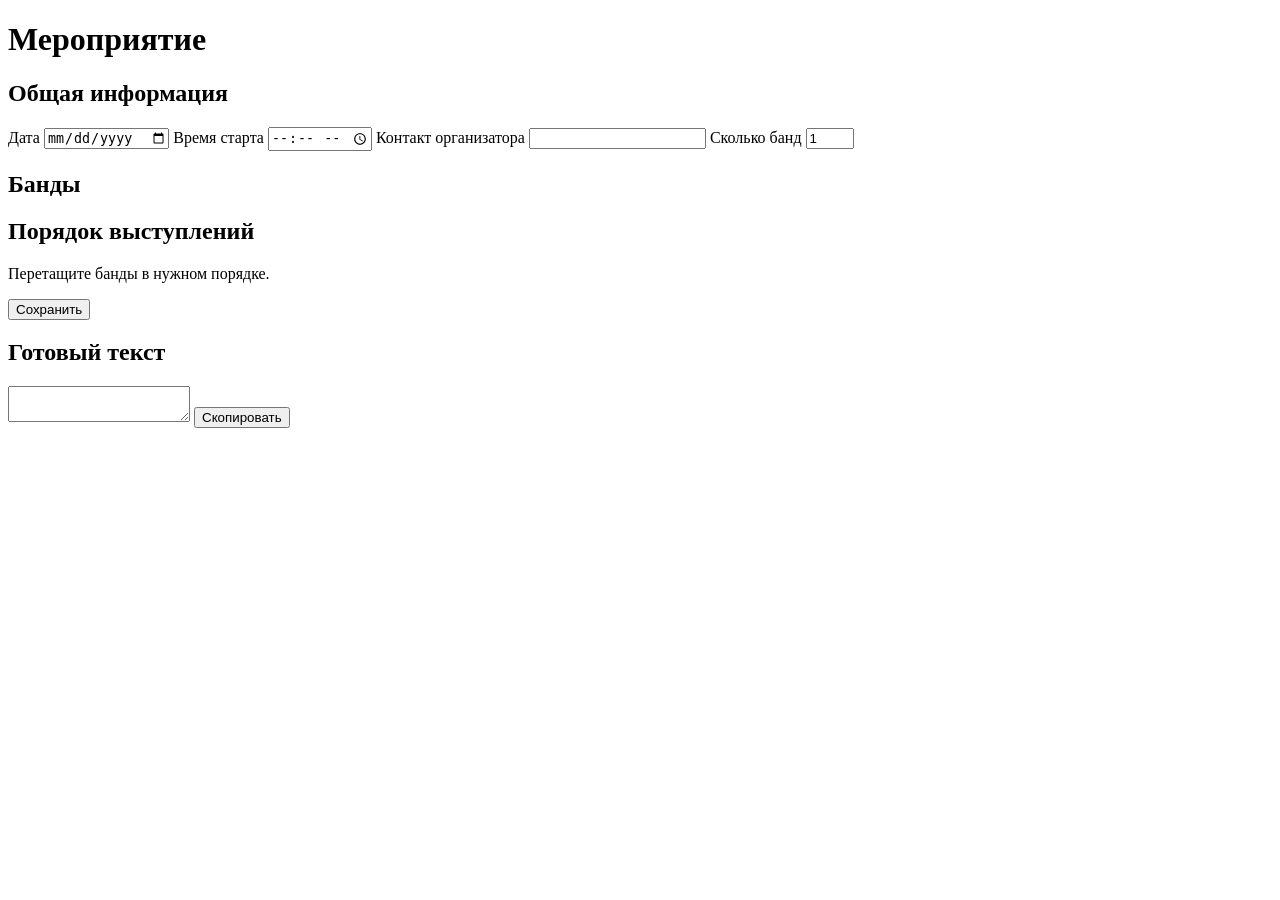
==== index.html @ e387eeb6 "Create index.html" ====
<!DOCTYPE html>
<html lang="ru">
<head>
  <meta charset="UTF-8">
  <meta name="viewport" content="width=device-width, initial-scale=1.0">
  <title>Мероприятие</title>
  <link rel="stylesheet" href="style.css">
</head>

<body>
  <main class="container">
    <h1>Мероприятие</h1>

    <form id="eventForm">
      <section class="section">
        <h2>Общая информация</h2>

        <label>
          Дата
          <input type="date" id="date" required>
        </label>

        <label>
          Время старта
          <input type="time" id="startTime" required>
        </label>

        <label>
          Контакт организатора
          <input type="text" id="organizer" required>
        </label>

        <label>
          Сколько банд
          <input type="number" id="bandCount" min="1" max="50" value="1" required>
        </label>
      </section>

      <section class="section">
        <h2>Банды</h2>
        <div id="bands"></div>
      </section>

      <section class="section">
        <h2>Порядок выступлений</h2>
        <p class="hint">Перетащите банды в нужном порядке.</p>
        <div id="orderList"></div>
      </section>

      <button type="submit" id="saveButton">
        Сохранить
      </button>
    </form>

    <section id="result" class="section hidden">
      <h2>Готовый текст</h2>

      <textarea id="resultText" readonly></textarea>

      <button type="button" id="copyButton">
        Скопировать
      </button>
    </section>

    <div id="status"></div>
  </main>

  <script src="app.js"></script>
</body>
</html>
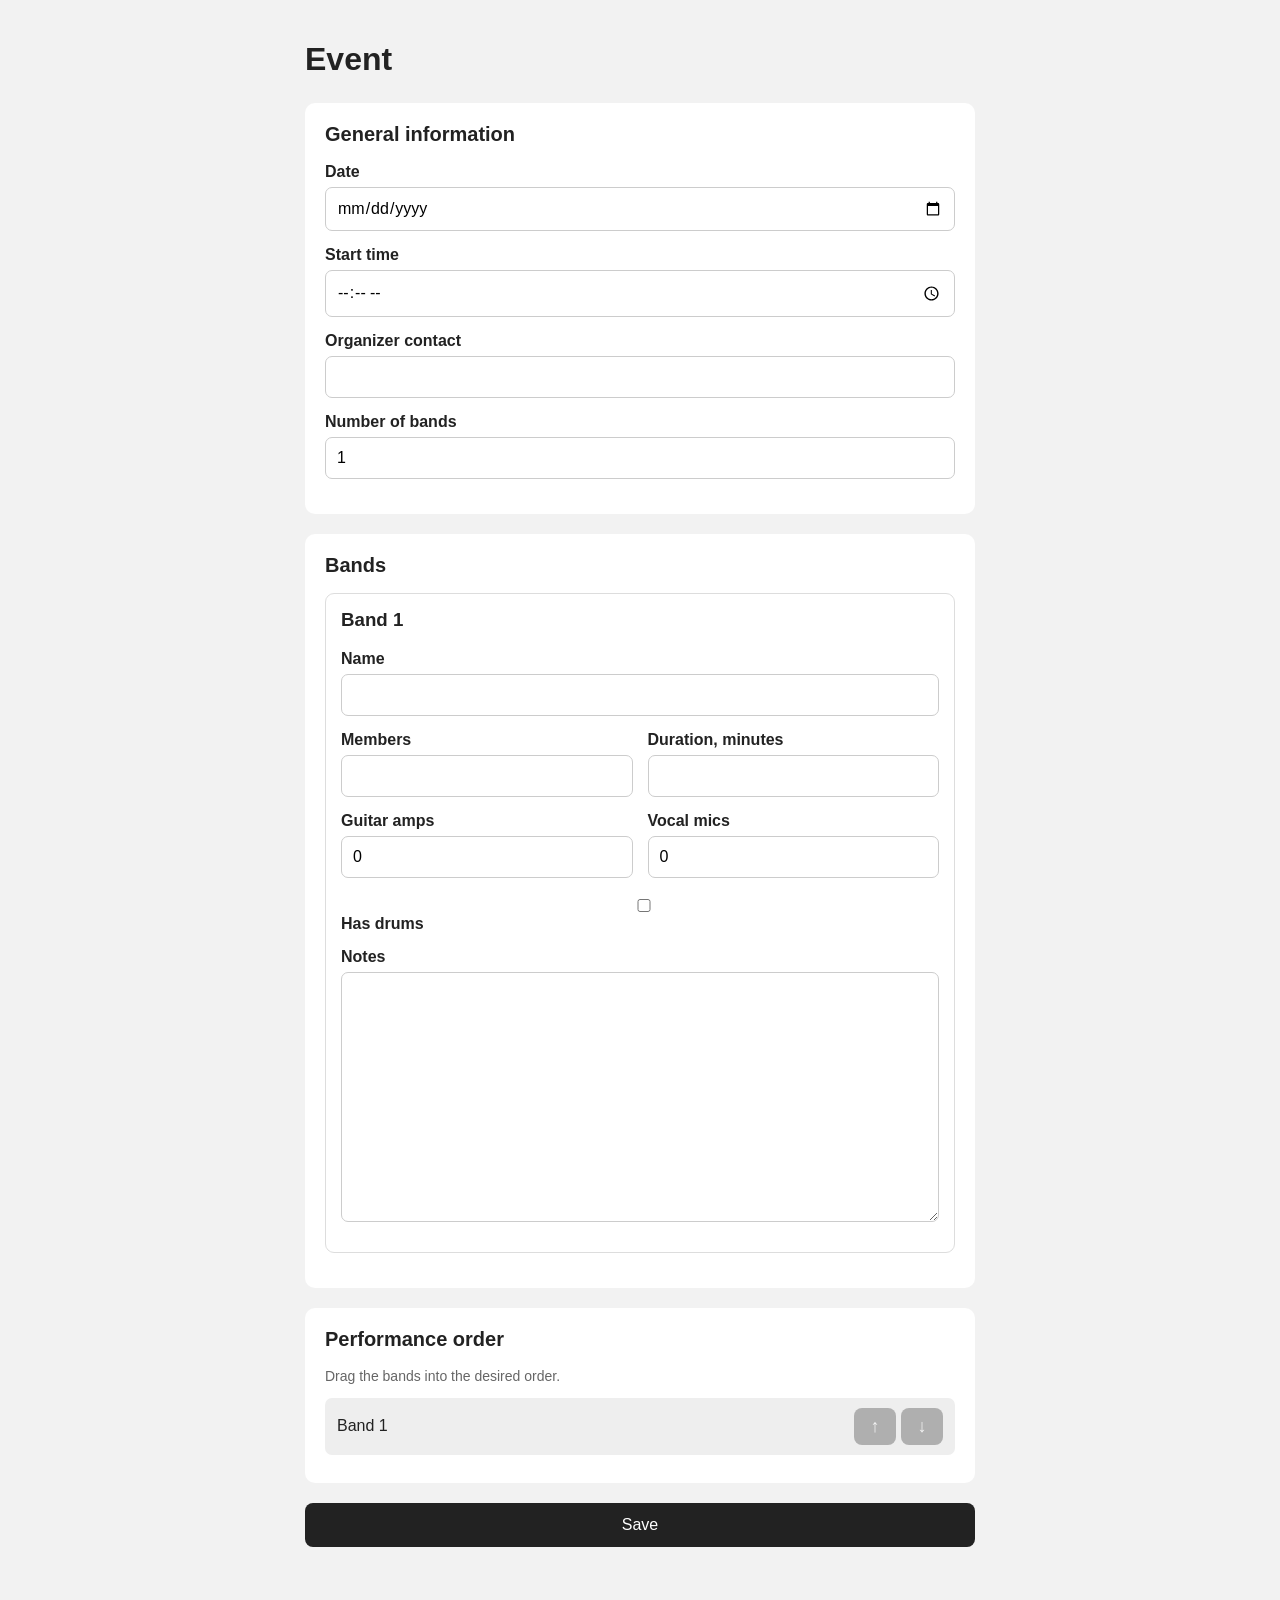
==== commit 8738213c: "English" ====
--- a/index.html
+++ b/index.html
@@ -1,70 +1,82 @@
 <!DOCTYPE html>
-<html lang="ru">
+<html lang="en">
 <head>
-  <meta charset="UTF-8">
-  <meta name="viewport" content="width=device-width, initial-scale=1.0">
-  <title>Мероприятие</title>
-  <link rel="stylesheet" href="style.css">
+	<meta charset="UTF-8">
+	<meta name="viewport" content="width=device-width, initial-scale=1.0">
+	<title>Event</title>
+	<link rel="stylesheet" href="style.css">
 </head>
 
 <body>
-  <main class="container">
-    <h1>Мероприятие</h1>
+	<main class="container">
+		<h1>Event</h1>
 
-    <form id="eventForm">
-      <section class="section">
-        <h2>Общая информация</h2>
+		<form id="eventForm">
+			<!-- ================================================== -->
+			<!-- General information                                -->
+			<!-- ================================================== -->
+			<section class="section">
+				<h2>General information</h2>
 
-        <label>
-          Дата
-          <input type="date" id="date" required>
-        </label>
+				<label>
+					Date
+					<input type="date" id="date" required>
+				</label>
 
-        <label>
-          Время старта
-          <input type="time" id="startTime" required>
-        </label>
+				<label>
+					Start time
+					<input type="time" id="startTime" required>
+				</label>
 
-        <label>
-          Контакт организатора
-          <input type="text" id="organizer" required>
-        </label>
+				<label>
+					Organizer contact
+					<input type="text" id="organizer" required>
+				</label>
 
-        <label>
-          Сколько банд
-          <input type="number" id="bandCount" min="1" max="50" value="1" required>
-        </label>
-      </section>
+				<label>
+					Number of bands
+					<input type="number" id="bandCount" min="1" max="50" value="1" required>
+				</label>
+			</section>
 
-      <section class="section">
-        <h2>Банды</h2>
-        <div id="bands"></div>
-      </section>
+			<!-- ================================================== -->
+			<!-- Bands                                              -->
+			<!-- ================================================== -->
+			<section class="section">
+				<h2>Bands</h2>
+				<div id="bands"></div>
+			</section>
 
-      <section class="section">
-        <h2>Порядок выступлений</h2>
-        <p class="hint">Перетащите банды в нужном порядке.</p>
-        <div id="orderList"></div>
-      </section>
+			<!-- ================================================== -->
+			<!-- Performance order                                  -->
+			<!-- ================================================== -->
+			<section class="section">
+				<h2>Performance order</h2>
+				<p class="hint">Drag the bands into the desired order.</p>
+				<div id="orderList"></div>
+			</section>
 
-      <button type="submit" id="saveButton">
-        Сохранить
-      </button>
-    </form>
+			<button type="submit" id="saveButton">
+				Save
+			</button>
+		</form>
 
-    <section id="result" class="section hidden">
-      <h2>Готовый текст</h2>
+		<!-- ====================================================== -->
+		<!-- Result                                                 -->
+		<!-- ====================================================== -->
+		<section id="result" class="section hidden">
+			<h2>Result text</h2>
 
-      <textarea id="resultText" readonly></textarea>
+			<textarea id="resultText" readonly></textarea>
 
-      <button type="button" id="copyButton">
-        Скопировать
-      </button>
-    </section>
+			<button type="button" id="copyButton">
+				Copy
+			</button>
+		</section>
 
-    <div id="status"></div>
-  </main>
+		<div id="status"></div>
+	</main>
 
-  <script src="app.js"></script>
+	<script src="app.js"></script>
 </body>
 </html>
--- a/style.css
+++ b/style.css
@@ -0,0 +1,158 @@
+* {
+  box-sizing: border-box;
+}
+
+body {
+  margin: 0;
+  font-family: -apple-system, BlinkMacSystemFont, "Segoe UI", sans-serif;
+  background: #f2f2f2;
+  color: #222;
+}
+
+.container {
+  max-width: 700px;
+  margin: 0 auto;
+  padding: 20px 15px 50px;
+}
+
+h1 {
+  margin-bottom: 25px;
+}
+
+h2 {
+  margin-top: 0;
+  font-size: 20px;
+}
+
+.section {
+  background: white;
+  border-radius: 10px;
+  padding: 20px;
+  margin-bottom: 20px;
+}
+
+label {
+  display: block;
+  margin-bottom: 15px;
+  font-weight: 600;
+}
+
+input,
+textarea {
+  display: block;
+  width: 100%;
+  margin-top: 6px;
+  padding: 11px;
+  border: 1px solid #ccc;
+  border-radius: 7px;
+  font-size: 16px;
+  font-family: inherit;
+}
+
+textarea {
+  min-height: 250px;
+  resize: vertical;
+}
+
+.band {
+  border: 1px solid #ddd;
+  border-radius: 9px;
+  padding: 15px;
+  margin-bottom: 15px;
+}
+
+.band h3 {
+  margin-top: 0;
+}
+
+.band-grid {
+  display: grid;
+  grid-template-columns: 1fr 1fr;
+  gap: 0 15px;
+}
+
+.order-item {
+  padding: 14px;
+  margin-bottom: 8px;
+  background: #eee;
+  border-radius: 7px;
+  cursor: grab;
+  user-select: none;
+}
+
+.order-item.dragging {
+  opacity: 0.4;
+}
+
+button {
+  width: 100%;
+  padding: 13px;
+  border: 0;
+  border-radius: 8px;
+  background: #222;
+  color: white;
+  font-size: 16px;
+  cursor: pointer;
+}
+
+button:disabled {
+  opacity: 0.5;
+}
+
+#copyButton {
+  margin-top: 10px;
+}
+
+.hint {
+  color: #666;
+  font-size: 14px;
+}
+
+#status {
+  text-align: center;
+  padding: 10px;
+}
+
+.hidden {
+  display: none;
+}
+
+@media (max-width: 600px) {
+  .band-grid {
+    grid-template-columns: 1fr;
+  }
+
+  .container {
+    padding: 12px 10px 40px;
+  }
+
+  .section {
+    padding: 15px;
+  }
+}
+
+.order-item {
+  display: flex;
+  align-items: center;
+  justify-content: space-between;
+  gap: 10px;
+  padding: 10px 12px;
+  margin-bottom: 8px;
+  background: #eee;
+  border-radius: 7px;
+}
+
+.order-controls {
+  display: flex;
+  gap: 5px;
+}
+
+.order-controls button {
+  width: 42px;
+  padding: 8px;
+  font-size: 18px;
+}
+
+.order-controls button:disabled {
+  opacity: 0.3;
+}
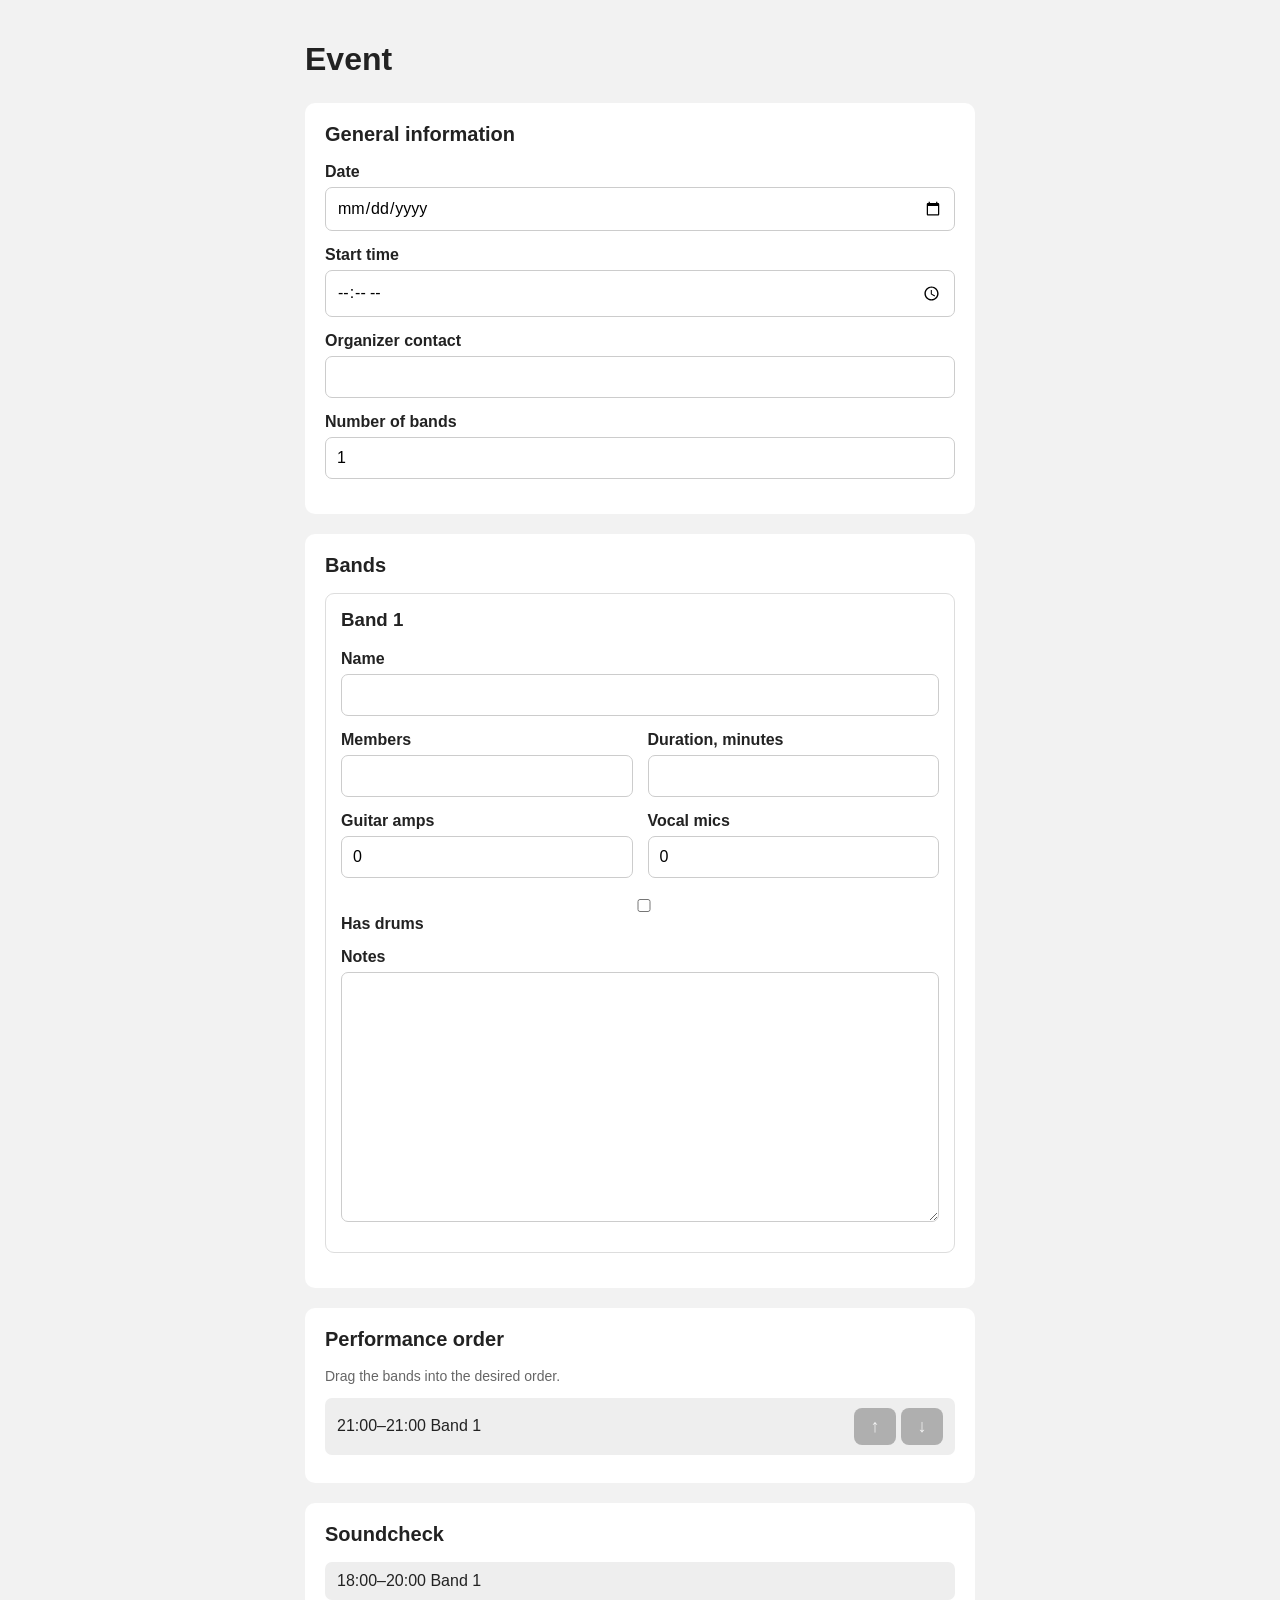
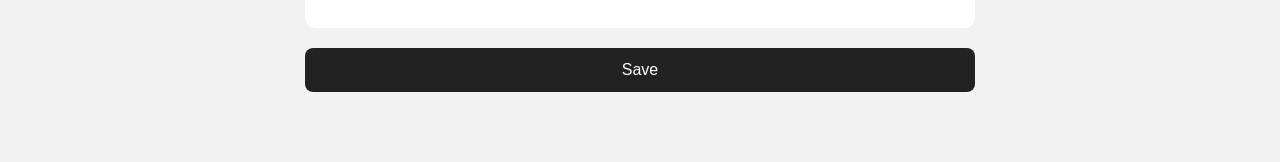
==== commit 03dbdbad: "View" ====
--- a/index.html
+++ b/index.html
@@ -56,6 +56,14 @@
 				<div id="orderList"></div>
 			</section>
 
+			<!-- ================================================== -->
+			<!-- Soundcheck                                         -->
+			<!-- ================================================== -->
+			<section class="section">
+				<h2>Soundcheck</h2>
+				<div id="soundcheckList"></div>
+			</section>
+
 			<button type="submit" id="saveButton">
 				Save
 			</button>
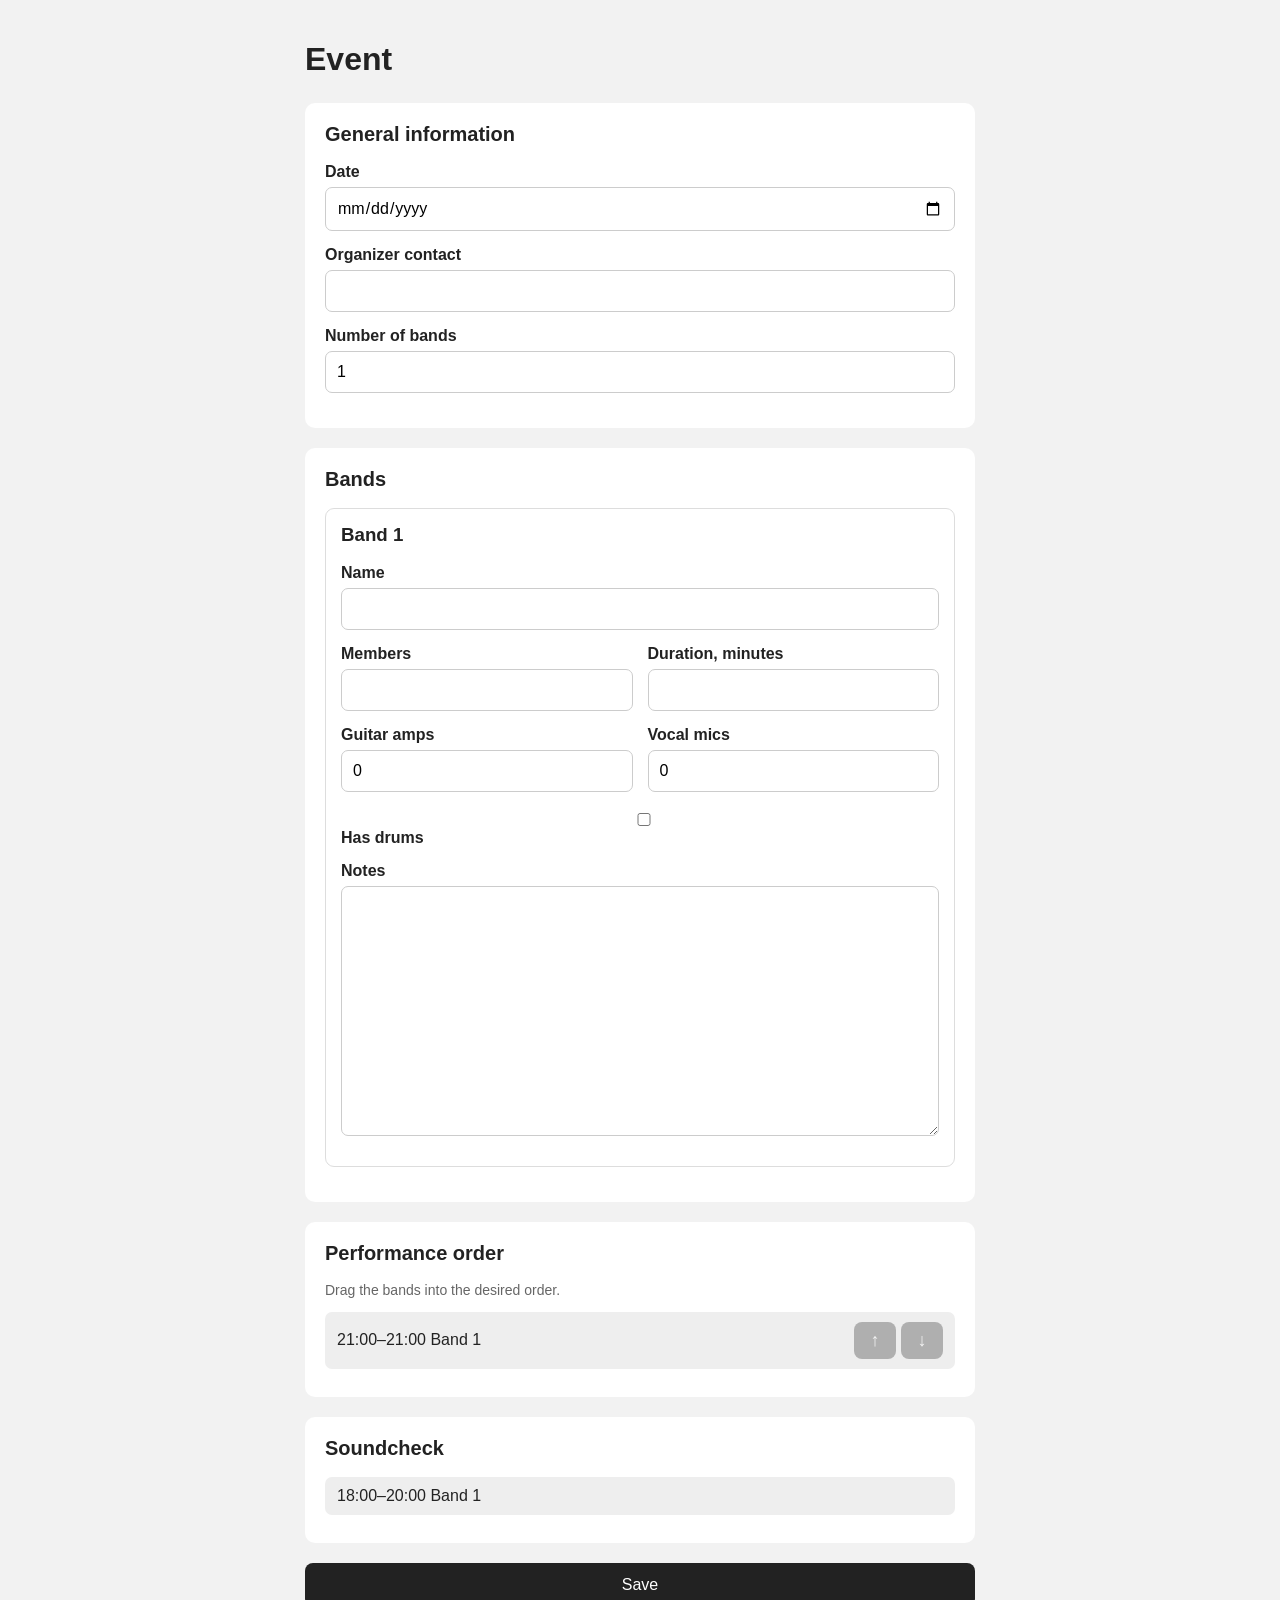
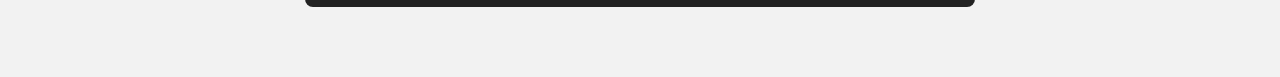
==== commit 0d30ee91: "View up" ====
--- a/index.html
+++ b/index.html
@@ -23,10 +23,6 @@
 					<input type="date" id="date" required>
 				</label>
 
-				<label>
-					Start time
-					<input type="time" id="startTime" required>
-				</label>
 
 				<label>
 					Organizer contact
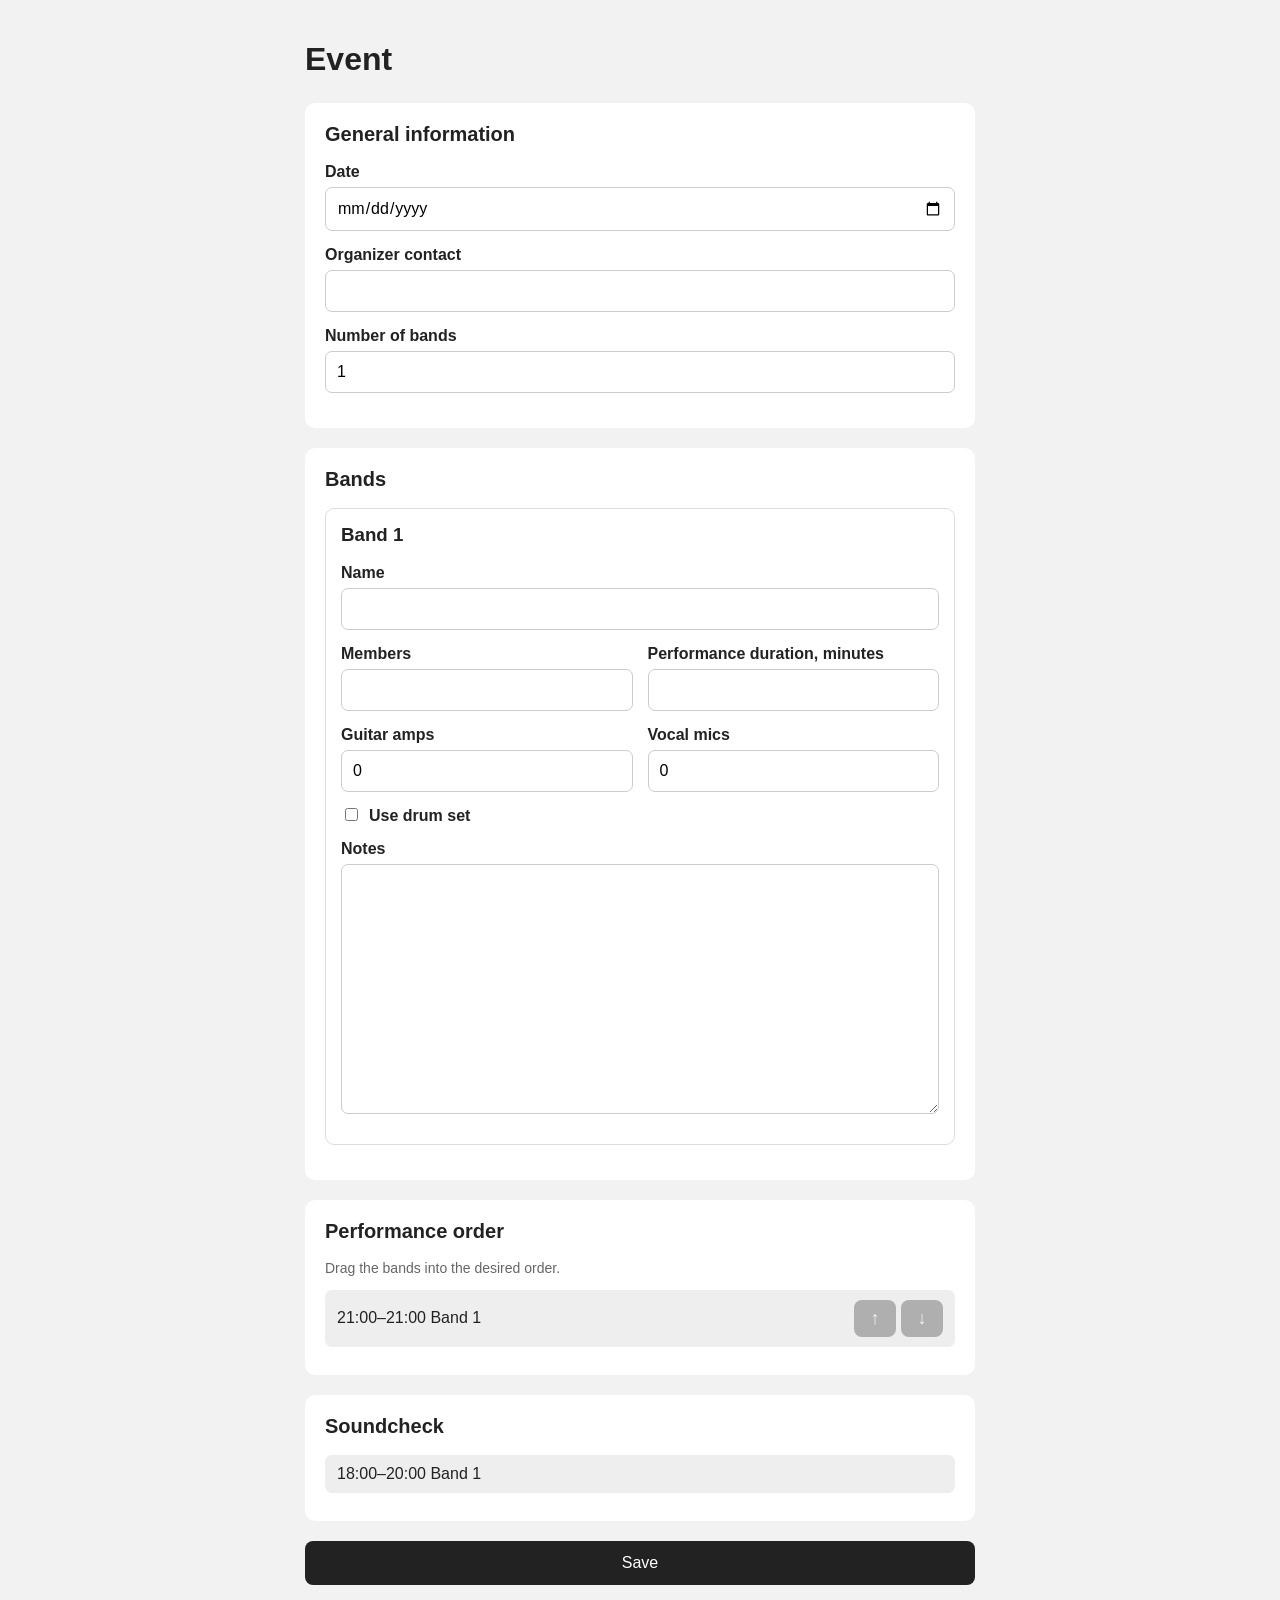
==== commit fe600679: "Remove start time" ====
--- a/index.html
+++ b/index.html
@@ -31,7 +31,7 @@
 
 				<label>
 					Number of bands
-					<input type="number" id="bandCount" min="1" max="50" value="1" required>
+					<input type="number" id="bandCount" min="1" max="6" value="1" required>
 				</label>
 			</section>
 
@@ -81,6 +81,7 @@
 		<div id="status"></div>
 	</main>
 
+	<script src="config.js"></script>
 	<script src="app.js"></script>
 </body>
 </html>
--- a/style.css
+++ b/style.css
@@ -52,6 +52,22 @@
 textarea {
   min-height: 250px;
   resize: vertical;
+}
+
+/* Checkbox labels: keep box and text on one line */
+label.checkbox {
+  display: flex;
+  align-items: center;
+  gap: 8px;
+}
+
+input[type="checkbox"] {
+  display: inline-block;
+  width: auto;
+  margin-top: 0;
+  padding: 0;
+  border: none;
+  accent-color: #222;
 }
 
 .band {
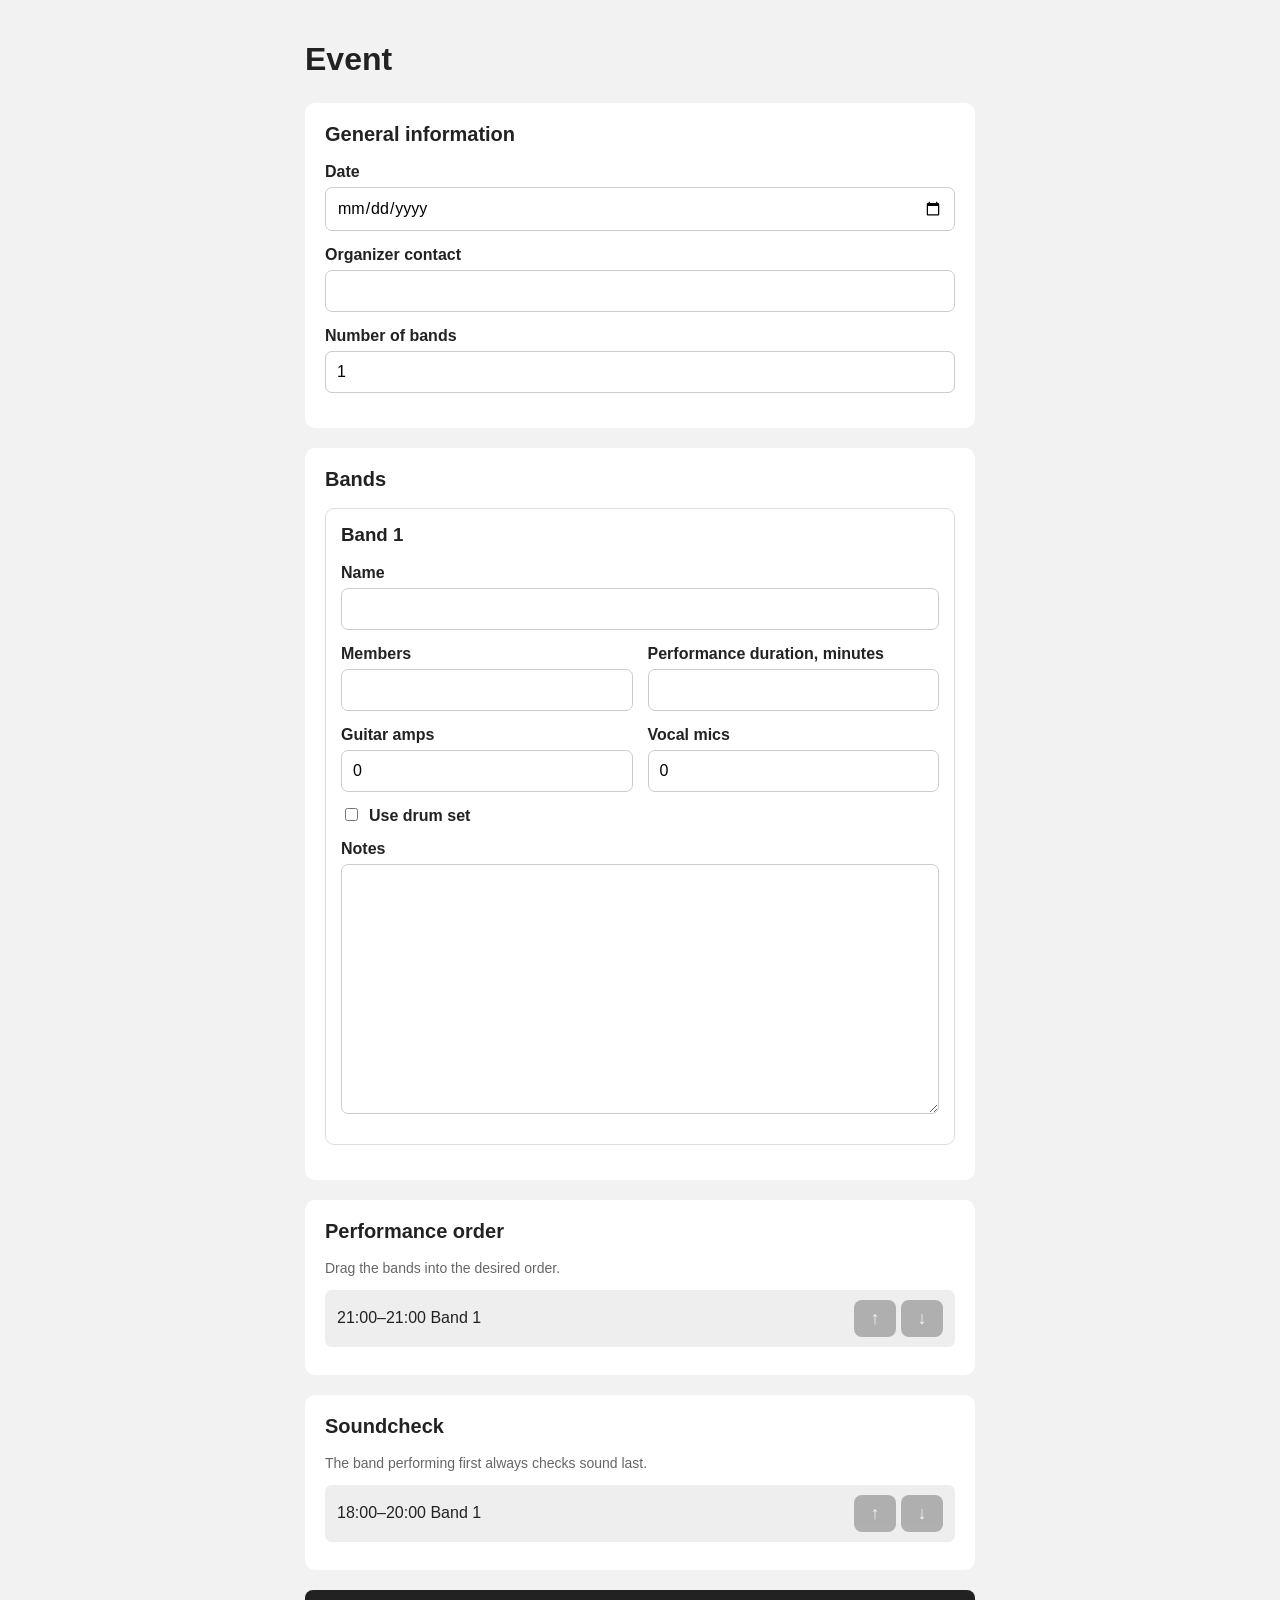
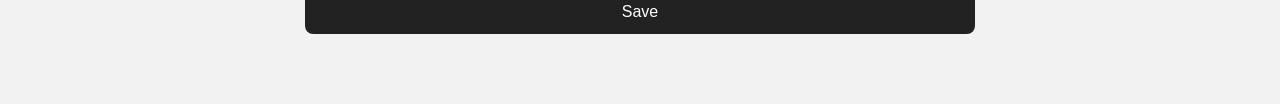
==== commit 7a5faa3b: "Soundcheck order editing" ====
--- a/index.html
+++ b/index.html
@@ -57,6 +57,7 @@
 			<!-- ================================================== -->
 			<section class="section">
 				<h2>Soundcheck</h2>
+				<p class="hint">The band performing first always checks sound last.</p>
 				<div id="soundcheckList"></div>
 			</section>
 
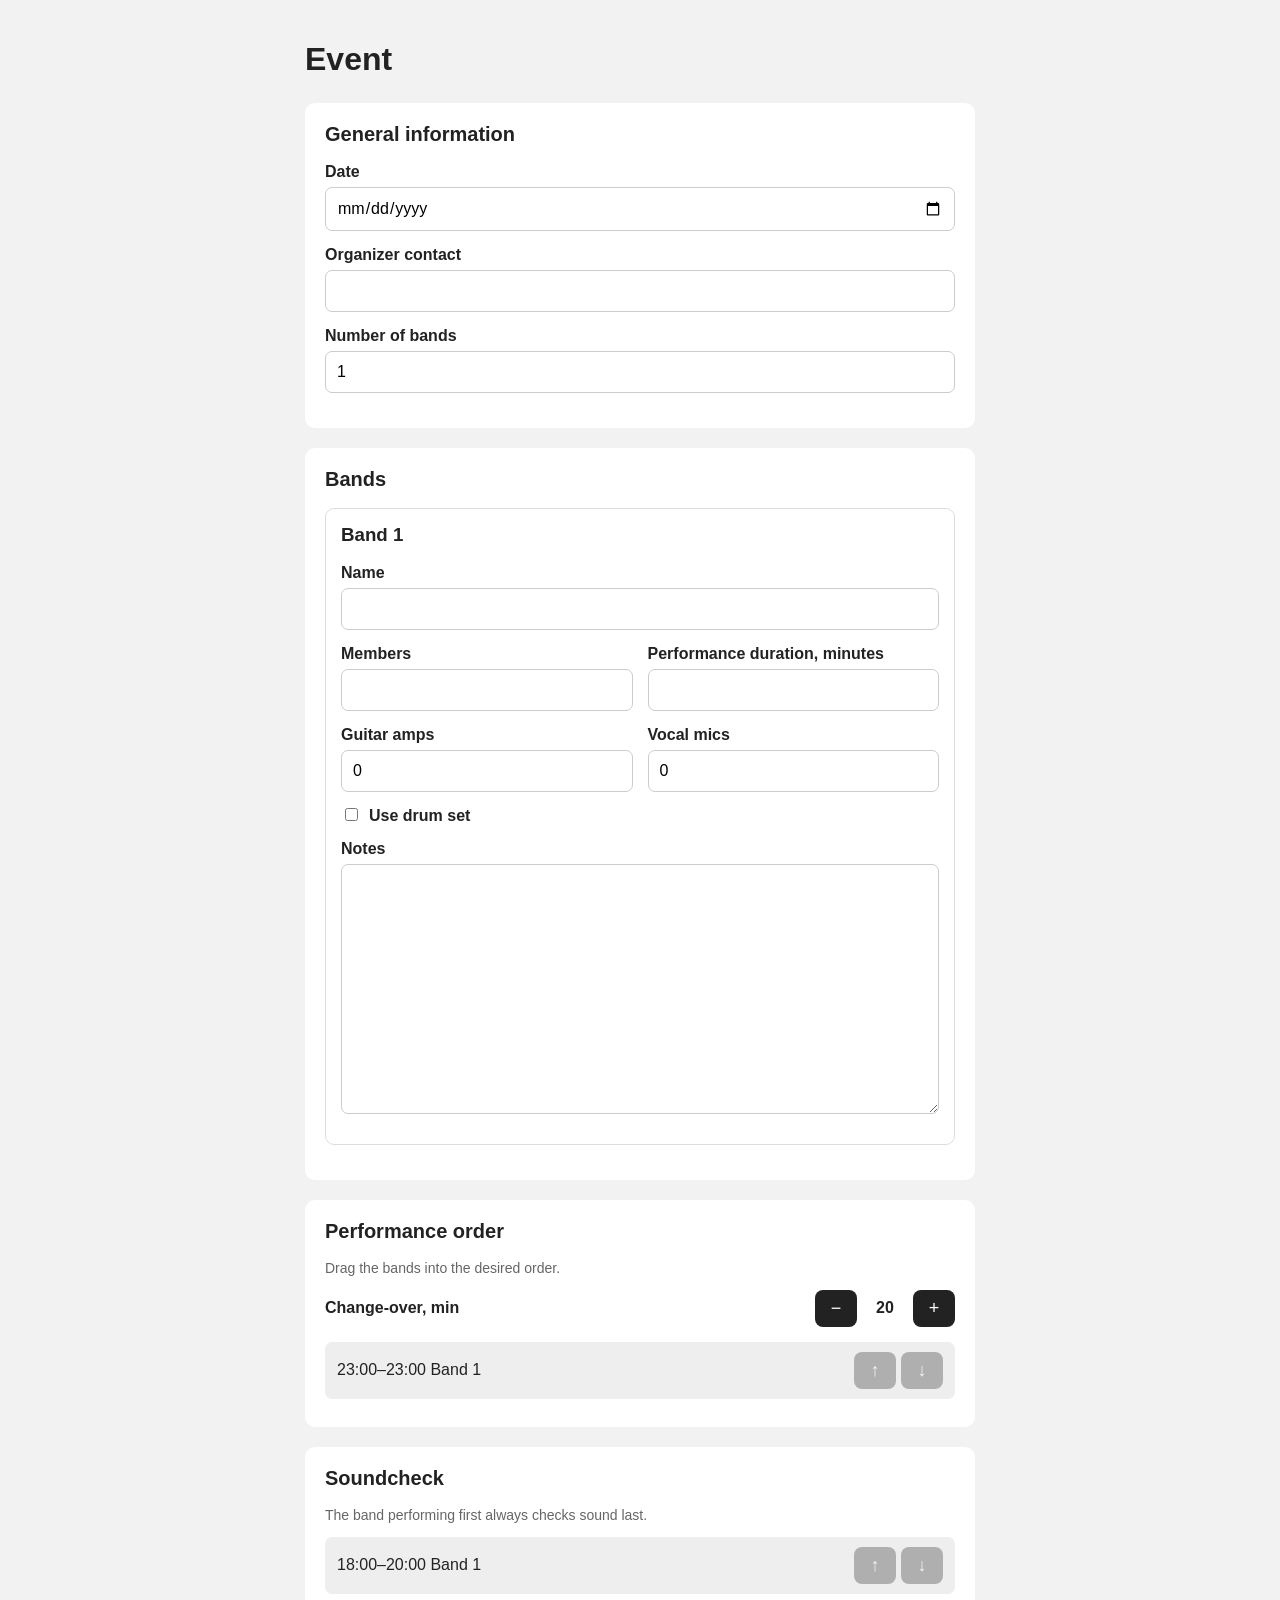
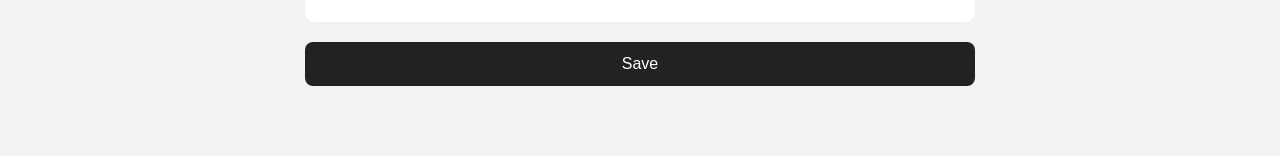
==== commit ba8dd103: "Changeover time" ====
--- a/index.html
+++ b/index.html
@@ -49,6 +49,16 @@
 			<section class="section">
 				<h2>Performance order</h2>
 				<p class="hint">Drag the bands into the desired order.</p>
+
+				<div class="changeover">
+					<span>Change-over, min</span>
+					<div class="stepper">
+						<button type="button" id="changeoverMinus" aria-label="Decrease">−</button>
+						<span id="changeoverValue">20</span>
+						<button type="button" id="changeoverPlus" aria-label="Increase">+</button>
+					</div>
+				</div>
+
 				<div id="orderList"></div>
 			</section>
 
--- a/style.css
+++ b/style.css
@@ -171,4 +171,30 @@
 
 .order-controls button:disabled {
   opacity: 0.3;
-}+}
+
+.changeover {
+  display: flex;
+  align-items: center;
+  justify-content: space-between;
+  margin-bottom: 15px;
+  font-weight: 600;
+}
+
+.stepper {
+  display: flex;
+  align-items: center;
+  gap: 10px;
+}
+
+.stepper button {
+  width: 42px;
+  padding: 8px;
+  font-size: 18px;
+}
+
+.stepper span {
+  min-width: 36px;
+  text-align: center;
+  font-weight: 600;
+}
